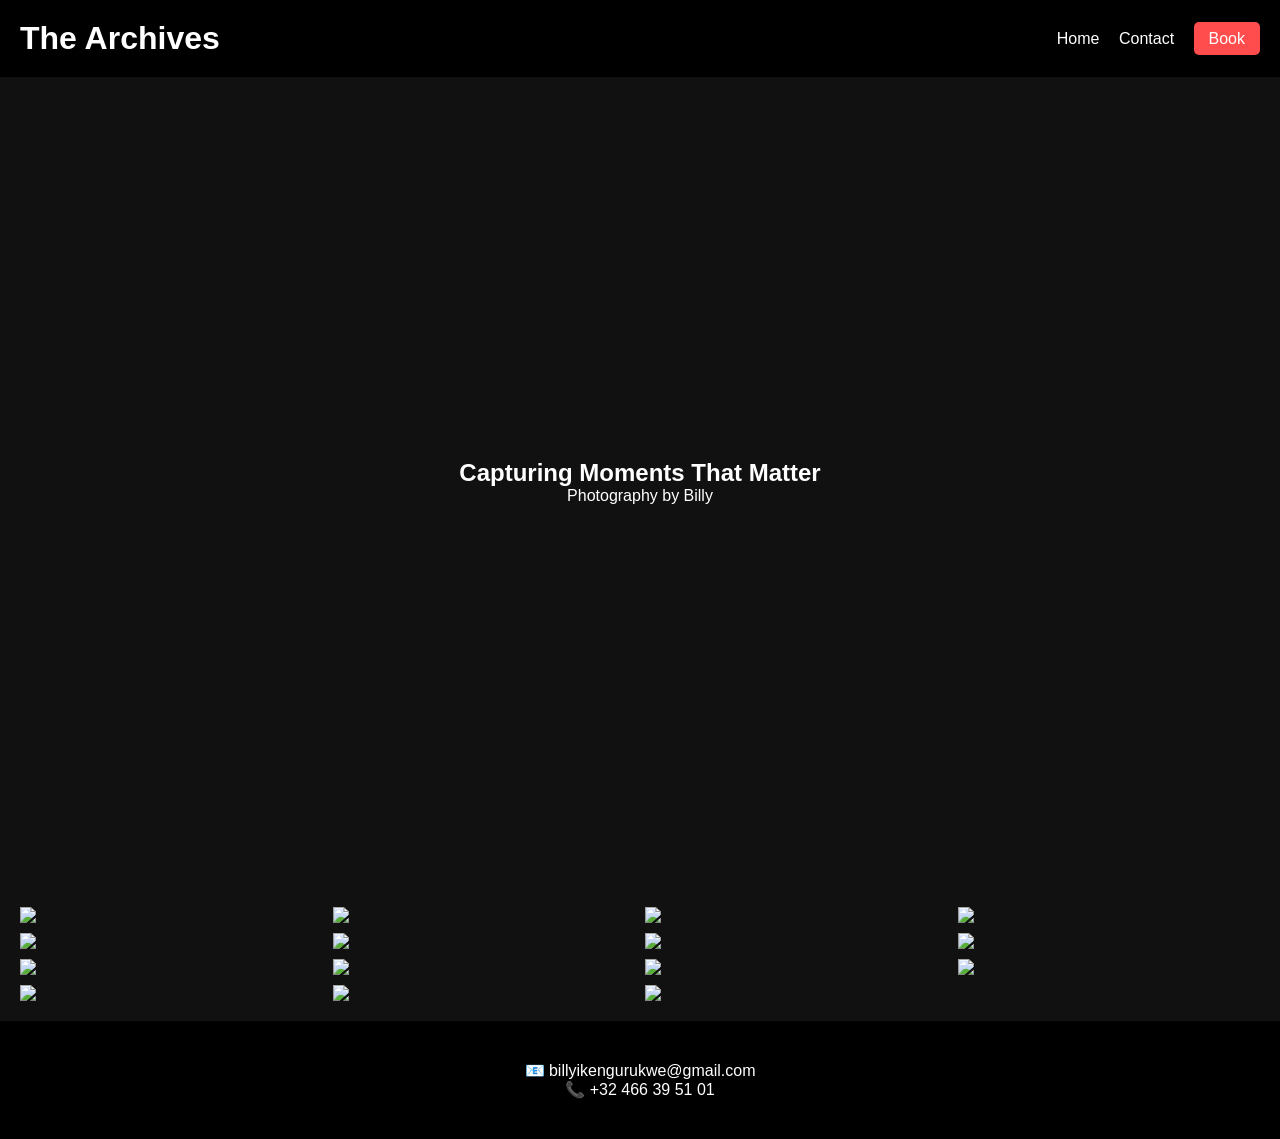
==== index.html @ f33b8530 "Add files via upload" ====
<!DOCTYPE html>
<html lang="en">
<head>
    <meta charset="UTF-8">
    <title>The Archives</title>
    <link rel="stylesheet" href="styles.css">
</head>
<body>

<!-- NAVIGATION -->
<header>
    <h1>The Archives</h1>

    <nav>
        <a href="#home">Home</a>
        <a href="#contact">Contact</a>
        <a href="book.html" class="btn">Book</a>
    </nav>
</header>

<!-- HERO -->
<section id="home" class="hero">
    <h2>Capturing Moments That Matter</h2>
    <p>Photography by Billy</p>
</section>

<!-- GALLERY -->
<section id="gallery" class="gallery">
    <img src="001.jpg" loading="lazy">
    <img src="002.jpg" loading="lazy">
    <img src="003.jpg" loading="lazy">
    <img src="004.jpg" loading="lazy">
    <img src="005.jpg" loading="lazy">
    <img src="006.jpg" loading="lazy">
    <img src="007.jpg" loading="lazy">
    <img src="008.jpg" loading="lazy">
    <img src="009.jpg" loading="lazy">
    <img src="010.jpg" loading="lazy">
    <img src="011.jpg" loading="lazy">
    <img src="012.jpg" loading="lazy">
    <img src="013.jpg" loading="lazy">
    <img src="014.jpg" loading="lazy">
    <img src="015.jpg" loading="lazy">
</section>
<!-- BOOKING -->    


<!-- CONTACT FOOTER -->
<footer id="contact">

    <p>📧 billyikengurukwe@gmail.com</p>
    <p>📞 +32 466 39 51 01</p>
</footer>

</body>
</html>
---- styles.css ----
* {
    margin: 0;
    padding: 0;
    box-sizing: border-box;
    font-family: Arial, sans-serif;
}

html {
    scroll-behavior: smooth;
}

body {
    background: #111;
    color: white;
    margin: 0;
}

/* HEADER */
header {
    display: flex;
    justify-content: space-between;
    align-items: center;
    padding: 20px;
    background: black;
    position: sticky;
    top: 0;
    z-index: 10;
}
.hero {
    margin-top: 0px; /* adjust based on your header height */
}

nav a {
    margin-left: 15px;
    color: white;
    text-decoration: none;
}

.btn {
    background: #ff4d4d;
    padding: 8px 15px;
    border-radius: 5px;
}

/* HERO */
.hero {
    height: 90vh;
    display: flex;
    flex-direction: column;
    justify-content: center;
    align-items: center;
    background: url('001.jpg') center/cover no-repeat;
    text-align: center;
}

/* GALLERY (like 500px grid) */
.gallery {
    display: grid;
    grid-template-columns: repeat(auto-fit, minmax(250px, 1fr));
    gap: 10px;
    padding: 20px;
}

.gallery img {
    width: 100%;
    height: 250px;
    object-fit: cover;
    transition: 0.3s;
}

.gallery img:hover {
    transform: scale(1.03);
}

/* BOOKING */
.form-section {
    display: flex;
    justify-content: center;
    padding: 60px;
}

form {
    display: flex;
    flex-direction: column;
    width: 300px;
}

input, select, button {
    margin-bottom: 15px;
    padding: 10px;
    border-radius: 5px;
    border: none;
}

button {
    background: #ff4d4d;
    color: white;
    cursor: pointer;
}

/* FOOTER */
footer {
    text-align: center;
    padding: 40px;
    background: black;
}

html {
    scroll-behavior: smooth;
}

body {
    margin: 0;
    font-family: Arial, sans-serif;
}

/* Improve rendering performance */
.gallery img {
    width: 100%;
    height: auto;
    display: block;
    will-change: transform;
}
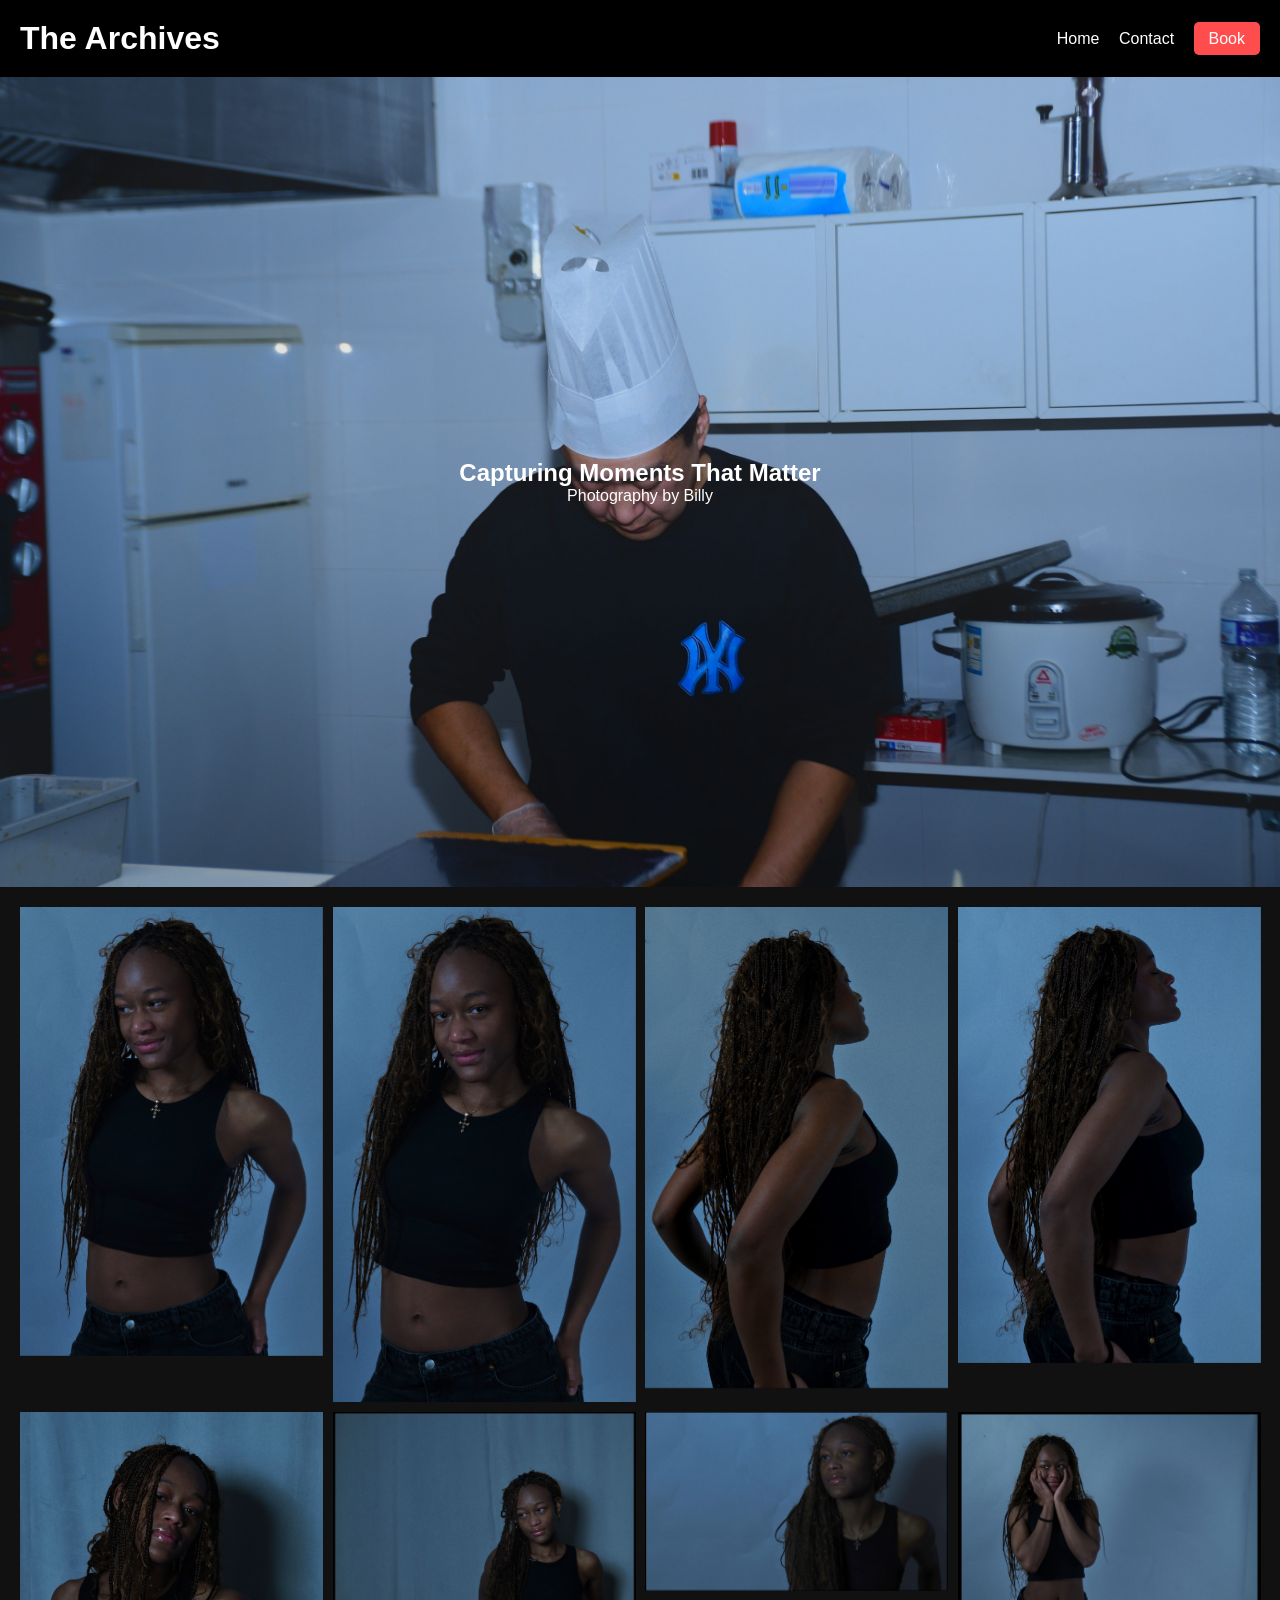
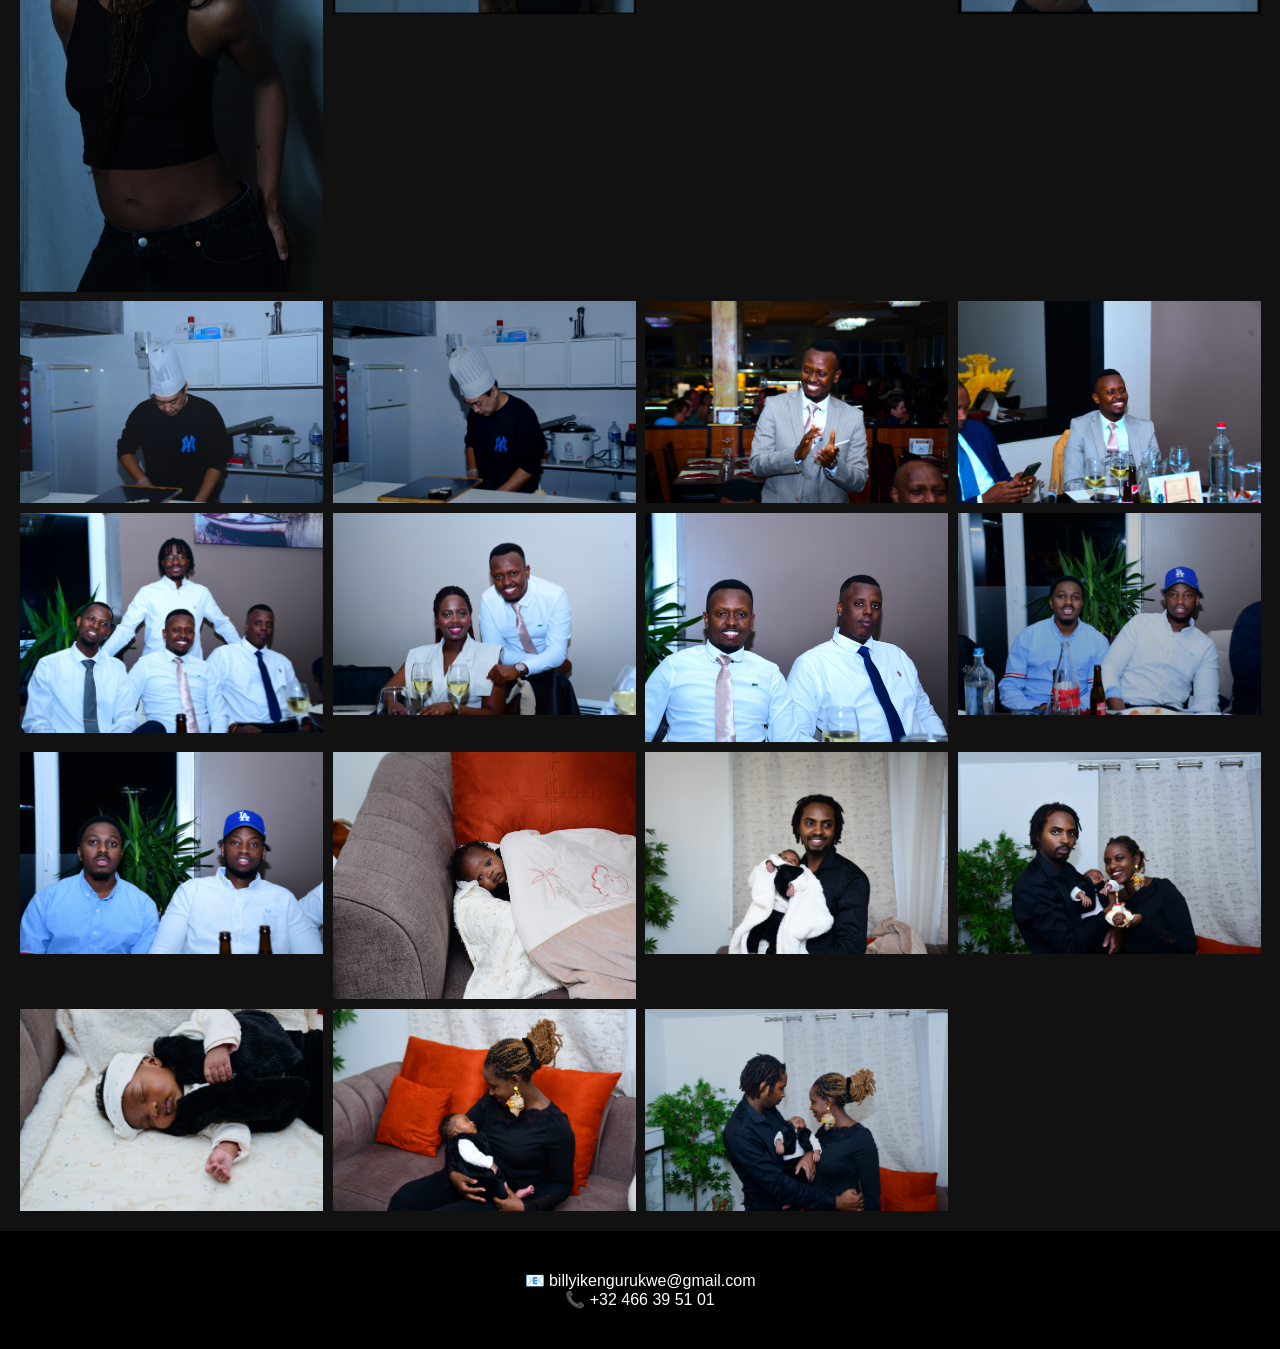
==== commit 24159914: "Add files via upload" ====
--- a/index.html
+++ b/index.html
@@ -26,6 +26,15 @@
 
 <!-- GALLERY -->
 <section id="gallery" class="gallery">
+        <!-- <img src="collage.png" loading="lazy"> -->
+    <img src="shoot 3.jpg" loading="lazy">
+    <img src="shoot 4.jpg" loading="lazy">
+    <img src="shoot 5.jpg" loading="lazy">
+    <img src="shoot 6.jpg" loading="lazy">
+    <img src="shoot 7.jpg" loading="lazy">
+    <img src="shoot 1.jpg" loading="lazy">
+    <img src="shoot 2.jpg" loading="lazy">
+    <img src="shoot top.jpg" loading="lazy">
     <img src="001.jpg" loading="lazy">
     <img src="002.jpg" loading="lazy">
     <img src="003.jpg" loading="lazy">
